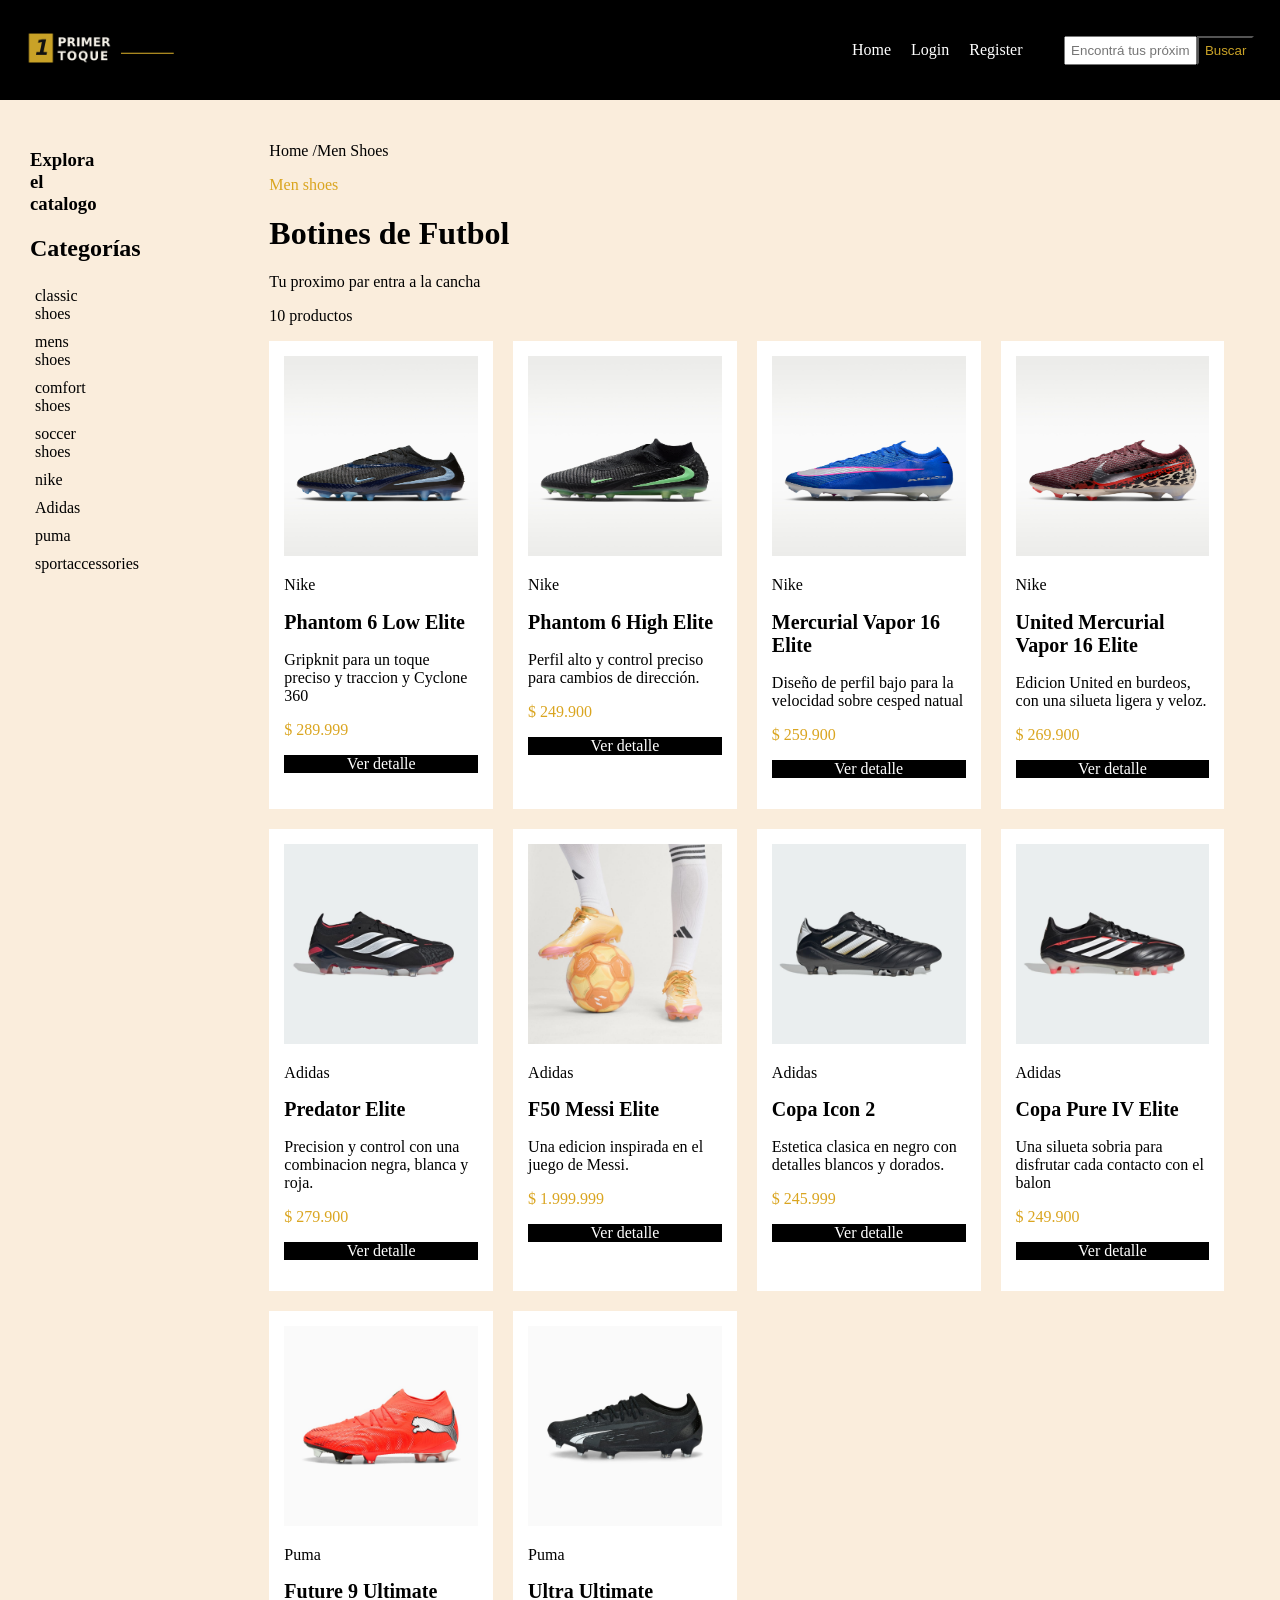
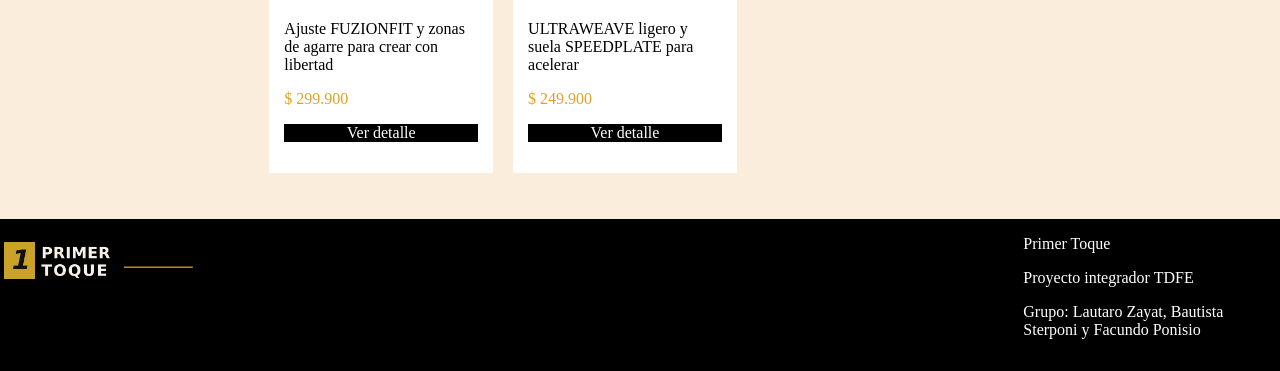
==== category.html @ 70404c31 "termine el registro" ====
<!DOCTYPE html>
<html lang="en">
<head>
    <meta charset="UTF-8">
    <meta name="viewport" content="width=device-width, initial-scale=1.0">
    <link rel="stylesheet" href="./css/styles.css">
    <title>category</title>
</head>
<body>
    <header>

        <div class="logoclaro">
    <a href="./index.html">
        <img src="./img/logo-claro.png" alt="logo">
    </a>
</div>

        <nav class="userheader">
            <ul class="navul">
                <li><a href="./index.html">Home </a></li>
                <li><a href="./login.html">Login </a></li>
                <li><a href="./register.html">Register</a></li>
            </ul>
        </nav>


<form class="buscador" action="" method="GET">
    <input type="text" name="buscar" placeholder="Encontrá tus próximos botines">
    <button type="submit">Buscar</button>
</form>
</header>
<div class="contenido">
    <div>
        <aside class="aside">
            <h3> Explora el catalogo</h3>
            <h2>Categorías</h2>
            <nav>
                <ul>
                    <li><a href="./category.html">classic shoes</a></li>
                    <li><a href="./category.html">mens shoes</a></li>
                    <li><a href="./category.html">comfort shoes</a></li>
                    <li><a href="./category.html">soccer shoes</a></li>
                    <li><a href="./category.html">nike</a></li>
                    <li><a href="./category.html">Adidas</a></li>
                    <li><a href="./category.html">puma</a></li>
                    <li><a href="./category.html">sportaccessories</a></li>
                </ul>
            </nav>
        </aside>
    </div>
<main class="main">
<div class="homemenshoes">
    <p><a href="./index.html">Home</a> /Men Shoes</p>
</div>
    <p class="menshoe">Men shoes</p>
    <h1>Botines de Futbol</h1>
<p>Tu proximo par entra a la cancha</p>

<p>10 productos</p>

<div class="primerafila fila">
<article class="botin1">
    <img src="img/nike-phantom-low.jpg" alt="botin">
    <p>Nike</p>
    <h2>Phantom 6 Low Elite</h2>
    <p>Gripknit para un toque preciso y traccion y Cyclone 360</p>
    <a href="./product.html"> 
    <span class="precios">
        $ 289.999
    </span>
     <div>
        <p> Ver detalle</p>
     </div>
    </a>
</article>

<article class="botin2">
    <img src="img/nike-phantom-high.jpg" alt="botin">
    <p>Nike</p>
    <h2> Phantom 6 High Elite</h2>
    <p>Perfil alto y control preciso para cambios de dirección.</p>
    <a href="./product.html"> 
    <span class="precios">
        $ 249.900
    </span>
     <div>
        <p> Ver detalle</p>
     </div> 
    </a>
</article>

<article class="botin3">
    <img src="img/nike-vapor.jpg" alt="botin">
    <p>Nike</p>
    <h2>Mercurial Vapor 16 Elite</h2>
    <p>Diseño de perfil bajo para la velocidad sobre cesped natual </p>
    <a href="./product.html">
    <span class="precios">
        $ 259.900
    </span>
     <div>
        <p> Ver detalle</p>
    </div> 
    </a>
</article>
<article class="botin4">
    <img src="img/nike-united.jpg" alt="botin">
    <p>Nike</p>
    <h2>United Mercurial Vapor 16 Elite</h2>
    <p>Edicion United en burdeos, con una silueta ligera y veloz. </p>
    <a href="./product.html"> 
    <span class="precios">
        $ 269.900
    </span>
     <div>
        <p> Ver detalle</p> 
    </a>
    </div>
</div>
<div class="segundafila fila">
</article>
<article class="botin5">
    <img src="img/adidas-predator.jpg" alt="botin">
    <p>Adidas</p>
    <h2>Predator Elite</h2>
    <p>Precision y control con una combinacion negra, blanca y roja. </p>
    <a href="./product.html"> 
    <span class="precios">
        $ 279.900
    </span>
     <div>
        <p> Ver detalle</p>
    </div> 
    </a>
</article>
<article class="botin6">
    <img src="img/adidas-f50-messi.jpg"alt="botin">
    <p>Adidas</p>
    <h2>F50 Messi Elite</h2>
    <p>Una edicion inspirada en el juego de Messi. </p>
    <a href="./product.html"> 
    <span class="precios">
        $ 1.999.999
    </span>
     <div>
        <p> Ver detalle</p>
    </div> 
    </a>
</article>
<article class="botin7">
    <img src="img/adidas-copa-icon.jpg" alt="botin">
    <p>Adidas</p>
    <h2>Copa Icon 2</h2>
    <p>Estetica clasica en negro con detalles blancos y dorados. </p>
    <a href="./product.html">
    <span class="precios">
       $ 245.999
    </span> 
     <div>
        <p> Ver detalle</p>
    </div> 
    </a>
</article>
<article class="botin8">
    <img src="img/adidas-copa-pure.jpg" alt="botin">
    <p>Adidas</p>
    <h2>Copa Pure IV Elite</h2>
    <p>Una silueta sobria para disfrutar cada contacto con el balon </p>
    <a href="./product.html"> 
    <span class="precios">
        $ 249.900
    </span>
    <div>
        <p> Ver detalle</p>
    </div>  
    </a>
</article>
</div>
<div class="tercerafila fila">
<article class="botin9">
    <img src="img/puma-future.jpg" alt="botin">
    <p>Puma</p>
    <h2>Future 9 Ultimate</h2>
    <p>Ajuste FUZIONFIT y zonas de agarre para crear con libertad </p>
    <a href="./product.html">
    <span class="precios">
        $ 299.900
    </span> 
     <div>
        <p> Ver detalle</p>
    </div> 
    </a>
</article>
<article class="botin10">
    <img src="img/puma-ultra.jpg" alt="botin">
    <p>Puma</p>
    <h2>Ultra Ultimate</h2>
    <p>ULTRAWEAVE ligero y suela SPEEDPLATE para acelerar </p>
    <a href="./product.html"> 
    <span class="precios">
        $ 249.900
    </span>
     <div>
        <p> Ver detalle</p>
    </div> 
    </a>
</article>
</div>
</div>

</main>

<footer>
    <a href="./index.html">
        <img src="./img/logo-claro.png" alt="logo">
    </a>

 <ul class="footer-links">
        <li><a href="./index.html" class="txtfooter" >Primer Toque</a></li>
    <p class="txtfooter">Proyecto integrador TDFE</p>
    <p class="txtfooter">Grupo: Lautaro Zayat, Bautista Sterponi y Facundo Ponisio</p>
</ul>

</footer>

</body>
</html>
---- css/styles.css ----
* { 
   box-sizing: border-box; 
}
	body {
    margin: 0;
    background-color: rgb(250, 237, 220);
 }	
ul, ol {
   padding: 0;
 }
li {
   list-style-type: none; 
}

a { 
  text-decoration: none; color: #000; 
}

header{
    background-color: black;
    display: flex; 
    align-items:center;
    padding: 0.5% 2%;
    height:100px;
}

.userheader {
    display: flex;
    justify-content: center;
    width:40%;
}

.navul {
    display: flex;
    flex-direction:row;
    gap: 20px;
    padding: 0;
    justify-content: center;
}
.userheader a {
    color: white;         
    text-decoration: none;
   
}

.buscador {
    display: flex;
    width: 30%;
    margin-left: 0;
}

.buscador input {
    width: 100%;
    padding: 5px;
}

.buscador button {
    background-color: black;
    color: #C9A227
}

.logoclaro img{
     width: 20%;
    height: auto;
}

footer{
    background-color: black;
margin-bottom: 0;
text-decoration: none;
display: flex;
}

footer img {
    width: 20%;
    height: auto;
    margin-top: 2%;
    margin-bottom: 7%;
}

.txtfooter{
    color:white;
    justify-content: flex-start;
    display: flex;
}

main{
    padding:2%;
}

.fila {
    display: flex;
    flex-wrap: wrap;
    gap: 20px;
    margin-bottom: 20px;
}

.fila article {
    width: 23%;
    padding: 15px;
    background-color: white;
}

.fila img {
    width: 100%;
    height: 200px;
}

.fila p {
    width: 100%;
}

.fila h2 {
    font-size: 20px;
}
.contenido{
    display:flex;
    flex-direction: row;
}
.contenido aside{
    width:20%;
    padding:30px
}
.contenido main{
    width:80%;
    margin: 0px 0px 0px 30px;
}
article div p{
    display:flex;
    flex-direction:row;
    background-color: black;
    color: white;
    justify-content: center;
}
aside nav ul li{
    padding:5px;
}
.precios{
    color:goldenrod;
}
.menshoe{
    color:goldenrod;
}
.producto {
    display: flex;
    flex-direction: row;
    gap: 40px;
    margin-top: 30px;
}

.imagenproducto {
    width: 50%;
    background-color: white;
    padding: 20px;
}

.imagenproducto img {
    width: 100%;
    height: 500px;
    object-fit: contain;
}

.infoproducto {
    width: 50%;
    padding: 20px;
}

.marca {
    color: goldenrod;
    font-size: 18px;
}

.infoproducto h1 {
    font-size: 35px;
}

.descripcion {
    font-size: 18px;
    line-height: 1.5;
}

.infoproducto .precios {
    font-size: 25px;
    font-weight: bold;
    color: goldenrod;
}

.talles {
    margin-top: 30px;
}

.talles button {
    background-color: white;
    border: 1px solid black;
    padding: 10px 15px;
    margin-right: 5px;
}

.cantidad {
    margin-top: 25px;
}

.cantidad input {
    width: 60px;
    padding: 8px;
}

.comprar {
    margin-top: 25px;
}

.comprar button {
    width: 200px;
    padding: 12px;
    background-color: black;
    color: white;
    border: none;
    font-size: 16px;
}

.detallesproducto {
    margin-top: 40px;
    padding: 20px;
    background-color: white;
}

.detallesproducto h2 {
    font-size: 22px;
}

.detallesproducto p {
    line-height: 1.5;
}

.detallesproducto ul {
    padding-left: 20px;
}

.detallesproducto li {
    list-style-type: disc;
    padding: 5px;
}

.login{
    background-color: white;
    width: 30%;
    height: auto;
     margin: 5% auto;
}

.contralogin{
    margin-bottom: 2%;
}

.loginform{
   padding: 7%;
}

.ingresar{
    width: 100%;
    padding: 10px;
    background-color: black;
    color: white;
    border: none;
    margin-top: 10px;
    margin-bottom: 2%;
}

.tulugar{
    color: goldenrod;
}

.mainlogin{
    display: flex;
}

.mainregister{
    display: flex;
}

.registrarme{
     width: 100%;
    padding: 10px;
    background-color: black;
    color: white;
    border: none;
    margin-top: 2%;
    margin-bottom: 2%;
}

.contraregister{
    margin-bottom: 2%;
}

.registerform{
   padding: 7%;
}
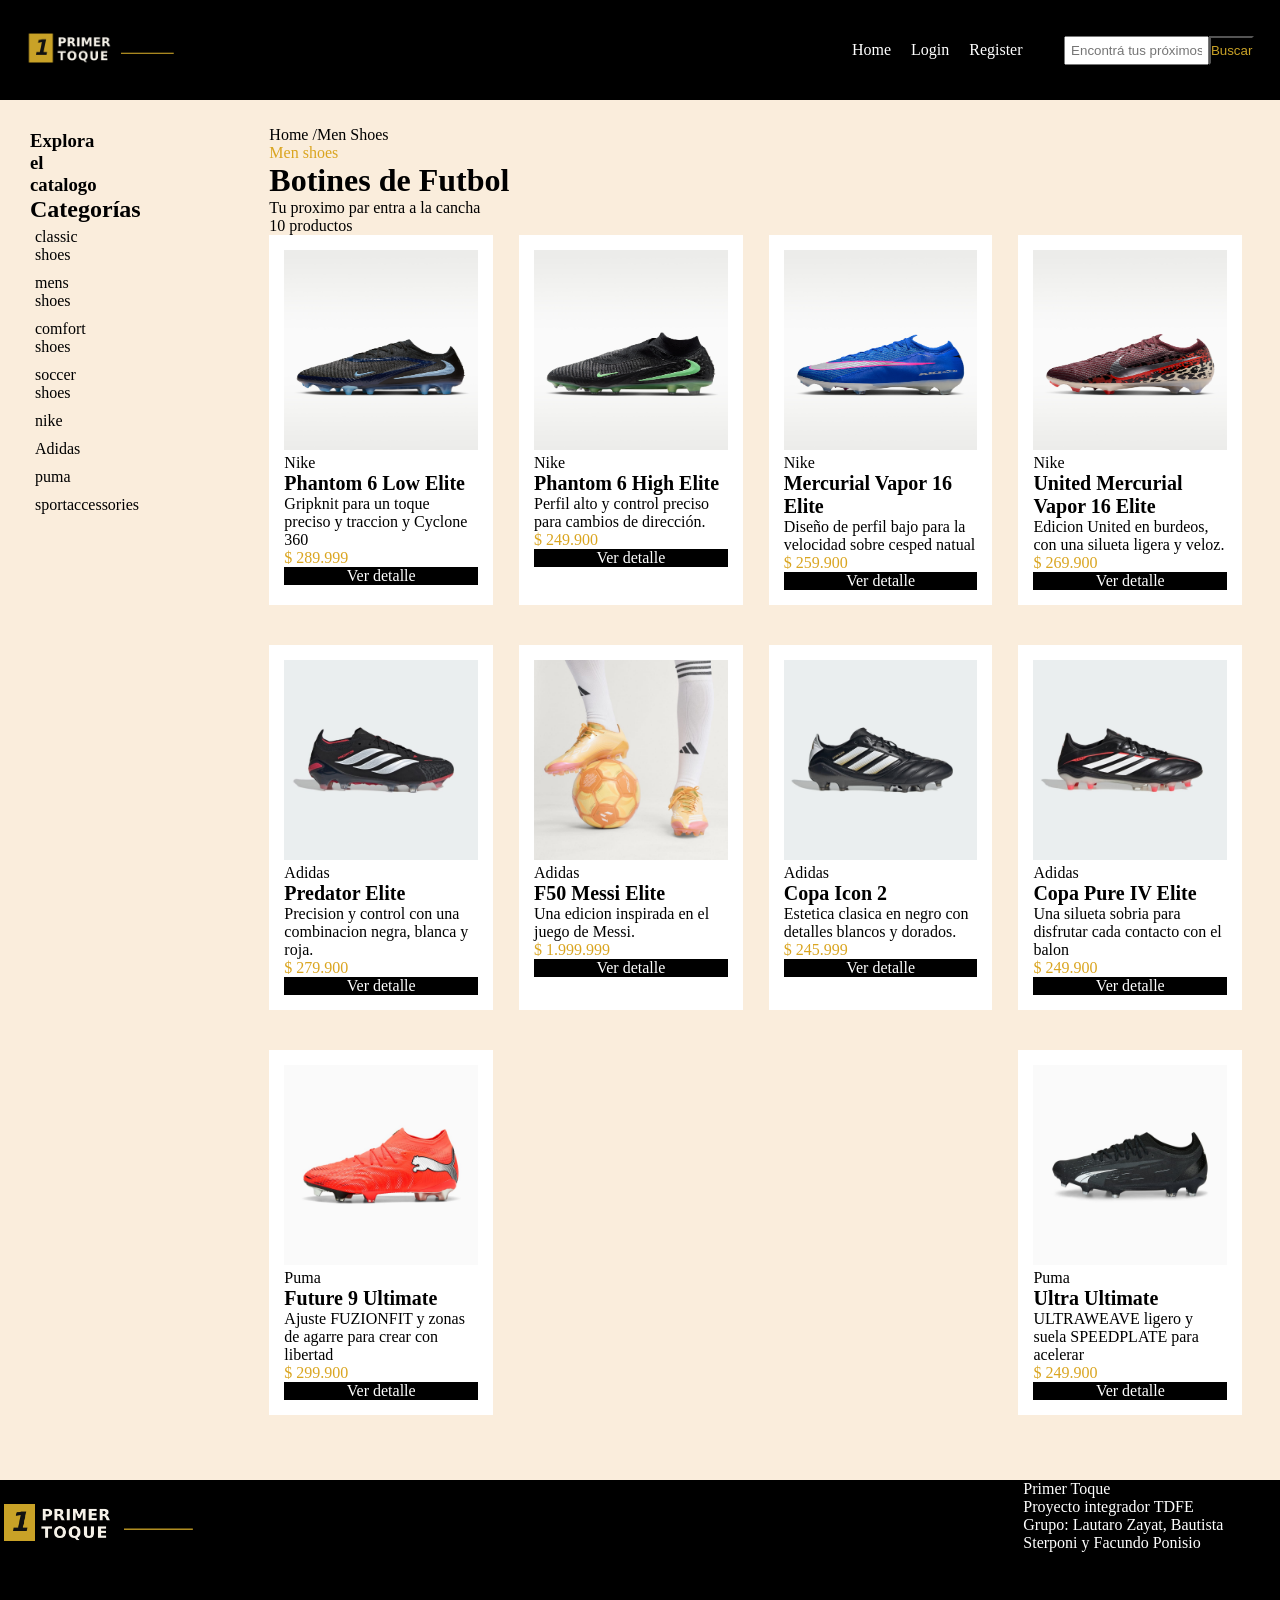
==== commit 7219f495: "Search-Results" ====
--- a/category.html
+++ b/category.html
@@ -24,7 +24,7 @@
         </nav>
 
 
-<form class="buscador" action="" method="GET">
+<form class="buscador" action="./search-results.html" method="GET">
     <input type="text" name="buscar" placeholder="Encontrá tus próximos botines">
     <button type="submit">Buscar</button>
 </form>
@@ -60,7 +60,7 @@
 
 <div class="primerafila fila">
 <article class="botin1">
-    <img src="img/nike-phantom-low.jpg" alt="botin">
+    <img src="./img/nike-phantom-low.jpg" alt="botin">
     <p>Nike</p>
     <h2>Phantom 6 Low Elite</h2>
     <p>Gripknit para un toque preciso y traccion y Cyclone 360</p>
@@ -75,7 +75,7 @@
 </article>
 
 <article class="botin2">
-    <img src="img/nike-phantom-high.jpg" alt="botin">
+    <img src="./img/nike-phantom-high.jpg" alt="botin">
     <p>Nike</p>
     <h2> Phantom 6 High Elite</h2>
     <p>Perfil alto y control preciso para cambios de dirección.</p>
@@ -90,7 +90,7 @@
 </article>
 
 <article class="botin3">
-    <img src="img/nike-vapor.jpg" alt="botin">
+    <img src="./img/nike-vapor.jpg" alt="botin">
     <p>Nike</p>
     <h2>Mercurial Vapor 16 Elite</h2>
     <p>Diseño de perfil bajo para la velocidad sobre cesped natual </p>
@@ -104,7 +104,7 @@
     </a>
 </article>
 <article class="botin4">
-    <img src="img/nike-united.jpg" alt="botin">
+    <img src="./img/nike-united.jpg" alt="botin">
     <p>Nike</p>
     <h2>United Mercurial Vapor 16 Elite</h2>
     <p>Edicion United en burdeos, con una silueta ligera y veloz. </p>
@@ -115,12 +115,12 @@
      <div>
         <p> Ver detalle</p> 
     </a>
-    </div>
+</article>
 </div>
 <div class="segundafila fila">
 </article>
 <article class="botin5">
-    <img src="img/adidas-predator.jpg" alt="botin">
+    <img src="./img/adidas-predator.jpg" alt="botin">
     <p>Adidas</p>
     <h2>Predator Elite</h2>
     <p>Precision y control con una combinacion negra, blanca y roja. </p>
@@ -134,7 +134,7 @@
     </a>
 </article>
 <article class="botin6">
-    <img src="img/adidas-f50-messi.jpg"alt="botin">
+    <img src="./img/adidas-f50-messi.jpg"alt="botin">
     <p>Adidas</p>
     <h2>F50 Messi Elite</h2>
     <p>Una edicion inspirada en el juego de Messi. </p>
@@ -148,7 +148,7 @@
     </a>
 </article>
 <article class="botin7">
-    <img src="img/adidas-copa-icon.jpg" alt="botin">
+    <img src="./img/adidas-copa-icon.jpg" alt="botin">
     <p>Adidas</p>
     <h2>Copa Icon 2</h2>
     <p>Estetica clasica en negro con detalles blancos y dorados. </p>
@@ -162,7 +162,7 @@
     </a>
 </article>
 <article class="botin8">
-    <img src="img/adidas-copa-pure.jpg" alt="botin">
+    <img src="./img/adidas-copa-pure.jpg" alt="botin">
     <p>Adidas</p>
     <h2>Copa Pure IV Elite</h2>
     <p>Una silueta sobria para disfrutar cada contacto con el balon </p>
@@ -178,7 +178,7 @@
 </div>
 <div class="tercerafila fila">
 <article class="botin9">
-    <img src="img/puma-future.jpg" alt="botin">
+    <img src="./img/puma-future.jpg" alt="botin">
     <p>Puma</p>
     <h2>Future 9 Ultimate</h2>
     <p>Ajuste FUZIONFIT y zonas de agarre para crear con libertad </p>
@@ -192,7 +192,7 @@
     </a>
 </article>
 <article class="botin10">
-    <img src="img/puma-ultra.jpg" alt="botin">
+    <img src="./img/puma-ultra.jpg" alt="botin">
     <p>Puma</p>
     <h2>Ultra Ultimate</h2>
     <p>ULTRAWEAVE ligero y suela SPEEDPLATE para acelerar </p>
--- a/css/styles.css
+++ b/css/styles.css
@@ -1,13 +1,14 @@
 * { 
    box-sizing: border-box; 
+   margin:0;
+   padding:0;
+
 }
 	body {
     margin: 0;
     background-color: rgb(250, 237, 220);
  }	
-ul, ol {
-   padding: 0;
- }
+ 
 li {
    list-style-type: none; 
 }
@@ -33,9 +34,11 @@
 .navul {
     display: flex;
     flex-direction:row;
-    gap: 20px;
     padding: 0;
     justify-content: center;
+}
+.navul li {
+    margin: 0 10px;
 }
 .userheader a {
     color: white;         
@@ -91,12 +94,13 @@
 .fila {
     display: flex;
     flex-wrap: wrap;
-    gap: 20px;
+    justify-content: space-between;
     margin-bottom: 20px;
 }
 
 .fila article {
     width: 23%;
+    margin-bottom: 20px;
     padding: 15px;
     background-color: white;
 }
@@ -144,24 +148,23 @@
 .producto {
     display: flex;
     flex-direction: row;
-    gap: 40px;
+    justify-content: space-between;
     margin-top: 30px;
 }
 
 .imagenproducto {
-    width: 50%;
+    width: 48%;
     background-color: white;
     padding: 20px;
 }
 
 .imagenproducto img {
     width: 100%;
-    height: 500px;
-    object-fit: contain;
+    height: auto;
 }
 
 .infoproducto {
-    width: 50%;
+    width: 48%;
     padding: 20px;
 }
 
@@ -176,7 +179,6 @@
 
 .descripcion {
     font-size: 18px;
-    line-height: 1.5;
 }
 
 .infoproducto .precios {
@@ -228,10 +230,6 @@
     font-size: 22px;
 }
 
-.detallesproducto p {
-    line-height: 1.5;
-}
-
 .detallesproducto ul {
     padding-left: 20px;
 }
@@ -294,4 +292,104 @@
 
 .registerform{
    padding: 7%;
+}
+.secind{
+    display:flex;
+    background-color:white;
+    padding:25px;
+}
+.imgindex{
+    display:flex;
+    flex-direction:row;
+    width:300px;
+    margin: 40px 20px 40px 50px;
+}
+.textind{
+    display:flex;   
+    background-color: white;
+    flex-direction: column;
+    margin: 20px 15px 20px 15px;
+}
+.imgportada{
+    width: 55%;
+}
+.text1{
+    color:goldenrod
+}
+.tituind{
+    font-size:50px;
+}
+.text2{
+    color:rgba(0,0,0,0.5 )
+}
+.text3{
+    display:flex;
+    background-color:black;
+    color:white;
+    width:120px;
+    height:45px;
+    align-items:center;
+    justify-content:center;
+}
+.marcasind{
+    display:flex;
+    justify-content:space-between;
+}
+
+.resultados{
+    display:flex;
+    flex-direction:row;
+    margin: 20px 0px 20px 0px;
+}
+
+.botinR8{
+    width: 20%;
+    margin: 20px 0px 20px 0px;
+    padding: 10px;
+    background-color: white;
+}
+
+.botinR8 img{
+    width: 100%;
+}
+
+.botinR7{
+    width: 20%;
+    margin: 20px 0px 20px 0px;
+    padding: 10px;
+    background-color: white;
+}
+
+.botinR7 img{
+    width: 100%;
+}
+
+@media (max-width: 420px) {
+    .contenido {
+        flex-direction: column;
+    }
+    .contenido aside {
+        width: 30%;
+        margin-bottom: 20px;
+    }
+    .contenido main {
+        width: 90%;
+        margin: 0;
+    }
+    .fila article {
+        width: 33%;
+    }
+    .userheader {
+        width: 50%;
+        justify-content: space-between;       
+    }
+    .buscador {
+        width: 50%;
+    }
+    .buscador input {
+        width: 70%;
+    }
+    .buscador button {
+        width: 30%;
+    }
 }
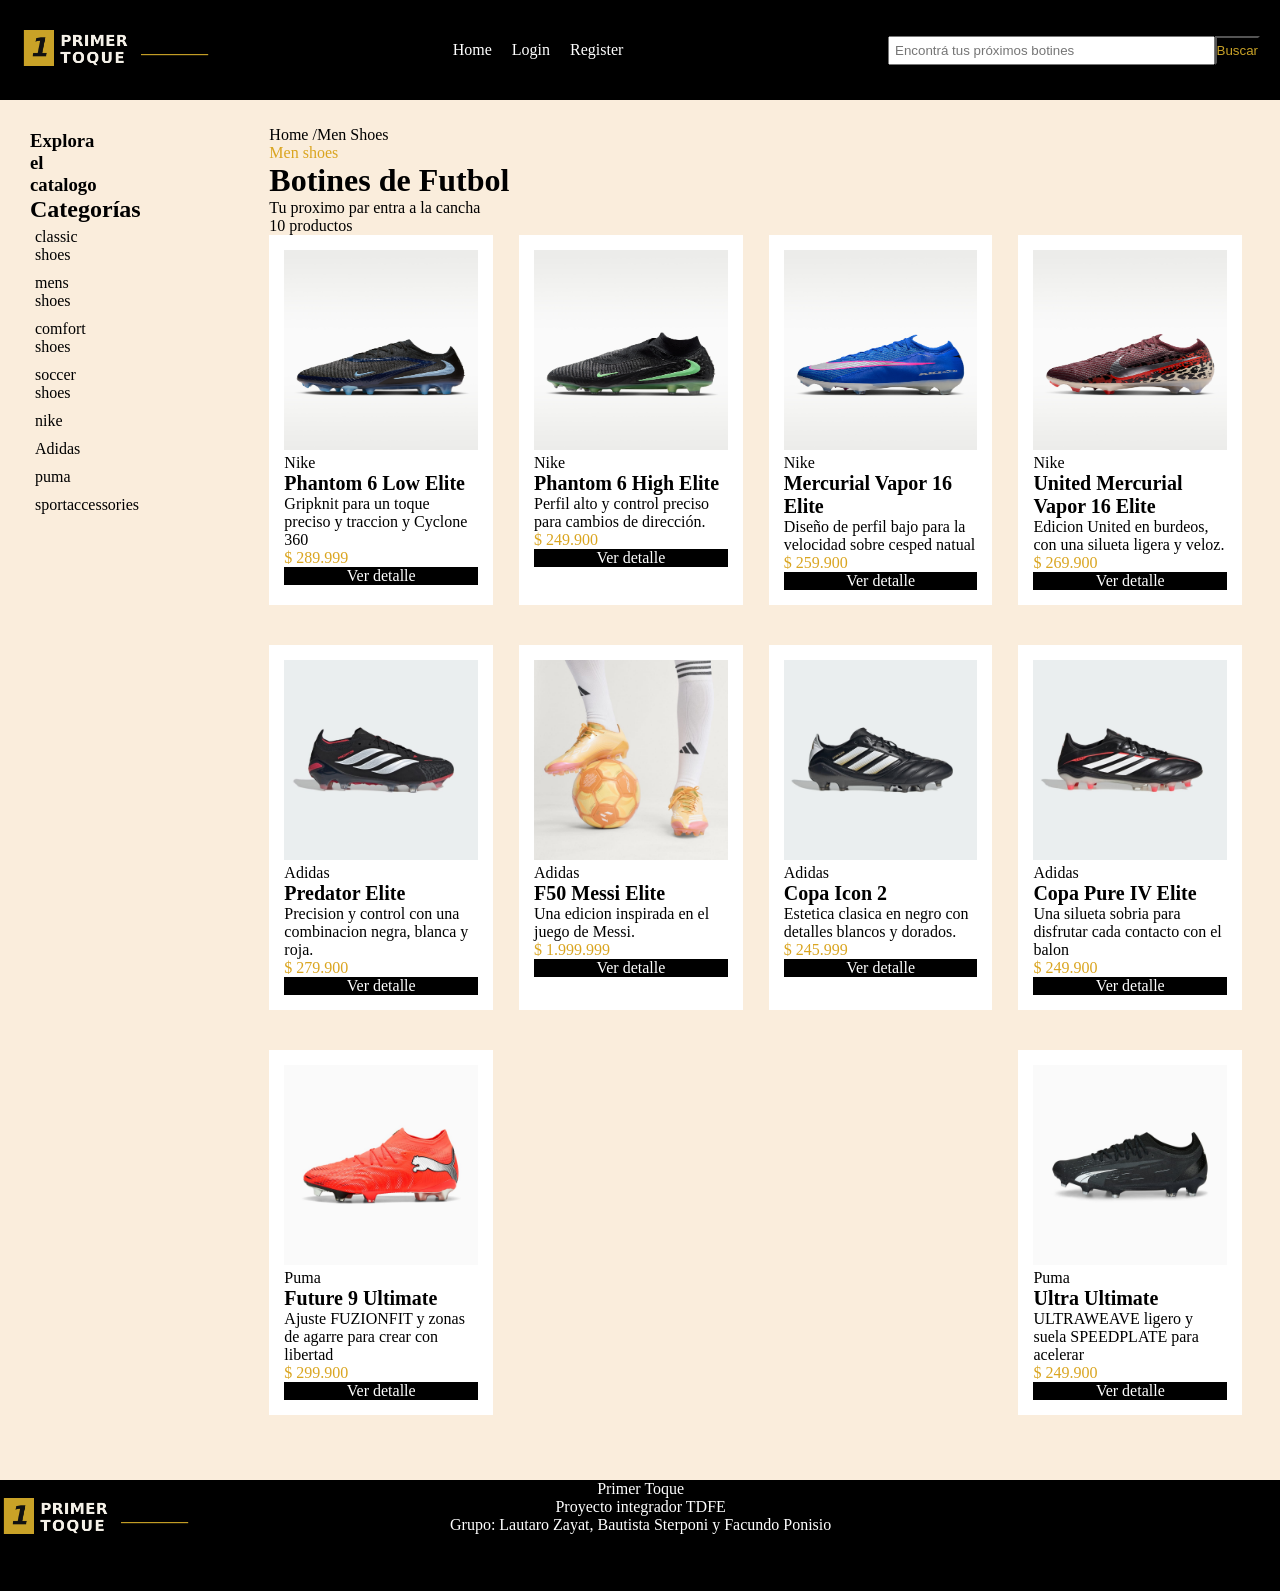
==== commit e6388f6c: "cargo los archivos js y os vincule todo menos los de logout y saludo" ====
--- a/category.html
+++ b/category.html
@@ -223,5 +223,6 @@
 
 </footer>
 
+<script src="./js/category.js"></script>
 </body>
 </html>
--- a/css/styles.css
+++ b/css/styles.css
@@ -20,9 +20,9 @@
 header{
     background-color: black;
     display: flex; 
-    align-items:center;
-    padding: 0.5% 2%;
-    height:100px;
+    align-items: center;
+    padding: 5px 20px;
+    height: 100px;
 }
 
 .userheader {
@@ -43,13 +43,12 @@
 .userheader a {
     color: white;         
     text-decoration: none;
-   
 }
 
 .buscador {
     display: flex;
     width: 30%;
-    margin-left: 0;
+  margin-left: auto;
 }
 
 .buscador input {
@@ -63,8 +62,8 @@
 }
 
 .logoclaro img{
-     width: 20%;
-    height: auto;
+    width: 200px;
+margin-right: 70px;
 }
 
 footer{
@@ -75,16 +74,21 @@
 }
 
 footer img {
-    width: 20%;
-    height: auto;
-    margin-top: 2%;
-    margin-bottom: 7%;
-}
-
-.txtfooter{
-    color:white;
-    justify-content: flex-start;
-    display: flex;
+    width: 200px;
+    margin-top: 15px;
+    margin-bottom: 50px;
+    margin-right:250px ;
+}
+
+.txtfooter {
+    color: white;
+    display: flex;
+    justify-content: center;
+    margin-left: auto;
+}
+
+.footerlinks{
+    margin-top: 10px;
 }
 
 main{
@@ -246,9 +250,6 @@
      margin: 5% auto;
 }
 
-.contralogin{
-    margin-bottom: 2%;
-}
 
 .loginform{
    padding: 7%;
@@ -275,7 +276,20 @@
 .mainregister{
     display: flex;
 }
-
+.campoform {
+    display: flex;
+    margin-bottom: 10px;
+}
+
+.campoform label {
+    width: 170px;
+    padding-right: 10px;
+}
+
+.campoform input {
+    width: 200px;
+    padding: 5px;
+}
 .registrarme{
      width: 100%;
     padding: 10px;
@@ -364,6 +378,45 @@
     width: 100%;
 }
 
+.reviews {
+    margin-top: 40px;
+    padding: 20px;
+    background-color: white;
+}
+
+.reviews h2 {
+    font-size: 22px;
+}
+
+.review {
+    border-bottom: 1px solid rgba(0,0,0,0.1);
+    padding: 15px 0;
+}
+
+.reviewheader {
+    display: flex;
+    justify-content: space-between;
+}
+
+.reviewusuario {
+    background-color: white;
+    color: black;
+}
+
+.reviewfecha {
+    color: rgba(0,0,0,0.5);
+    background-color: white;
+}
+
+.reviewrating {
+    color: goldenrod;
+    margin: 5px 0;
+}
+
+.reviewtexto {
+    font-size: 16px;
+}
+
 @media (max-width: 420px) {
     .contenido {
         flex-direction: column;
@@ -381,7 +434,7 @@
     }
     .userheader {
         width: 50%;
-        justify-content: space-between;       
+        justify-content:space-between;    
     }
     .buscador {
         width: 50%;
@@ -392,4 +445,62 @@
     .buscador button {
         width: 30%;
     }
+    header {
+        flex-wrap: wrap;
+        height: auto;
+    }
+    .logoclaro img {
+        width: 100px;
+        margin-right: 10px;
+    }
+    .producto {
+        flex-direction: column;
+    }
+    .imagenproducto,
+    .infoproducto {
+        width: 100%;
+    }
+    .login {
+        width: 90%;
+    }
+    .campoform {
+        flex-direction: column;
+    }
+    .campoform label {
+        width: 100%;
+        margin-bottom: 5px;
+    }
+    .campoform input {
+        width: 100%;
+    }
+    footer {
+        flex-direction: column;
+        align-items: center;
+    }
+    footer img {
+        margin-right: 0;
+    }
+    .txtfooter {
+        margin-left: 0;
+    }
+    .secind {
+        flex-direction: column;
+    }
+    .imgportada {
+        width: 100%;
+    }
+    .imgindex {
+        width: 100%;
+        margin: 20px 0;
+    }
+    .marcasind {
+        flex-wrap: wrap;
+    }
+    .resultados {
+        flex-direction: column;
+    }
+    .botinR7,
+    .botinR8 {
+        width: 100%;
+    }
 }
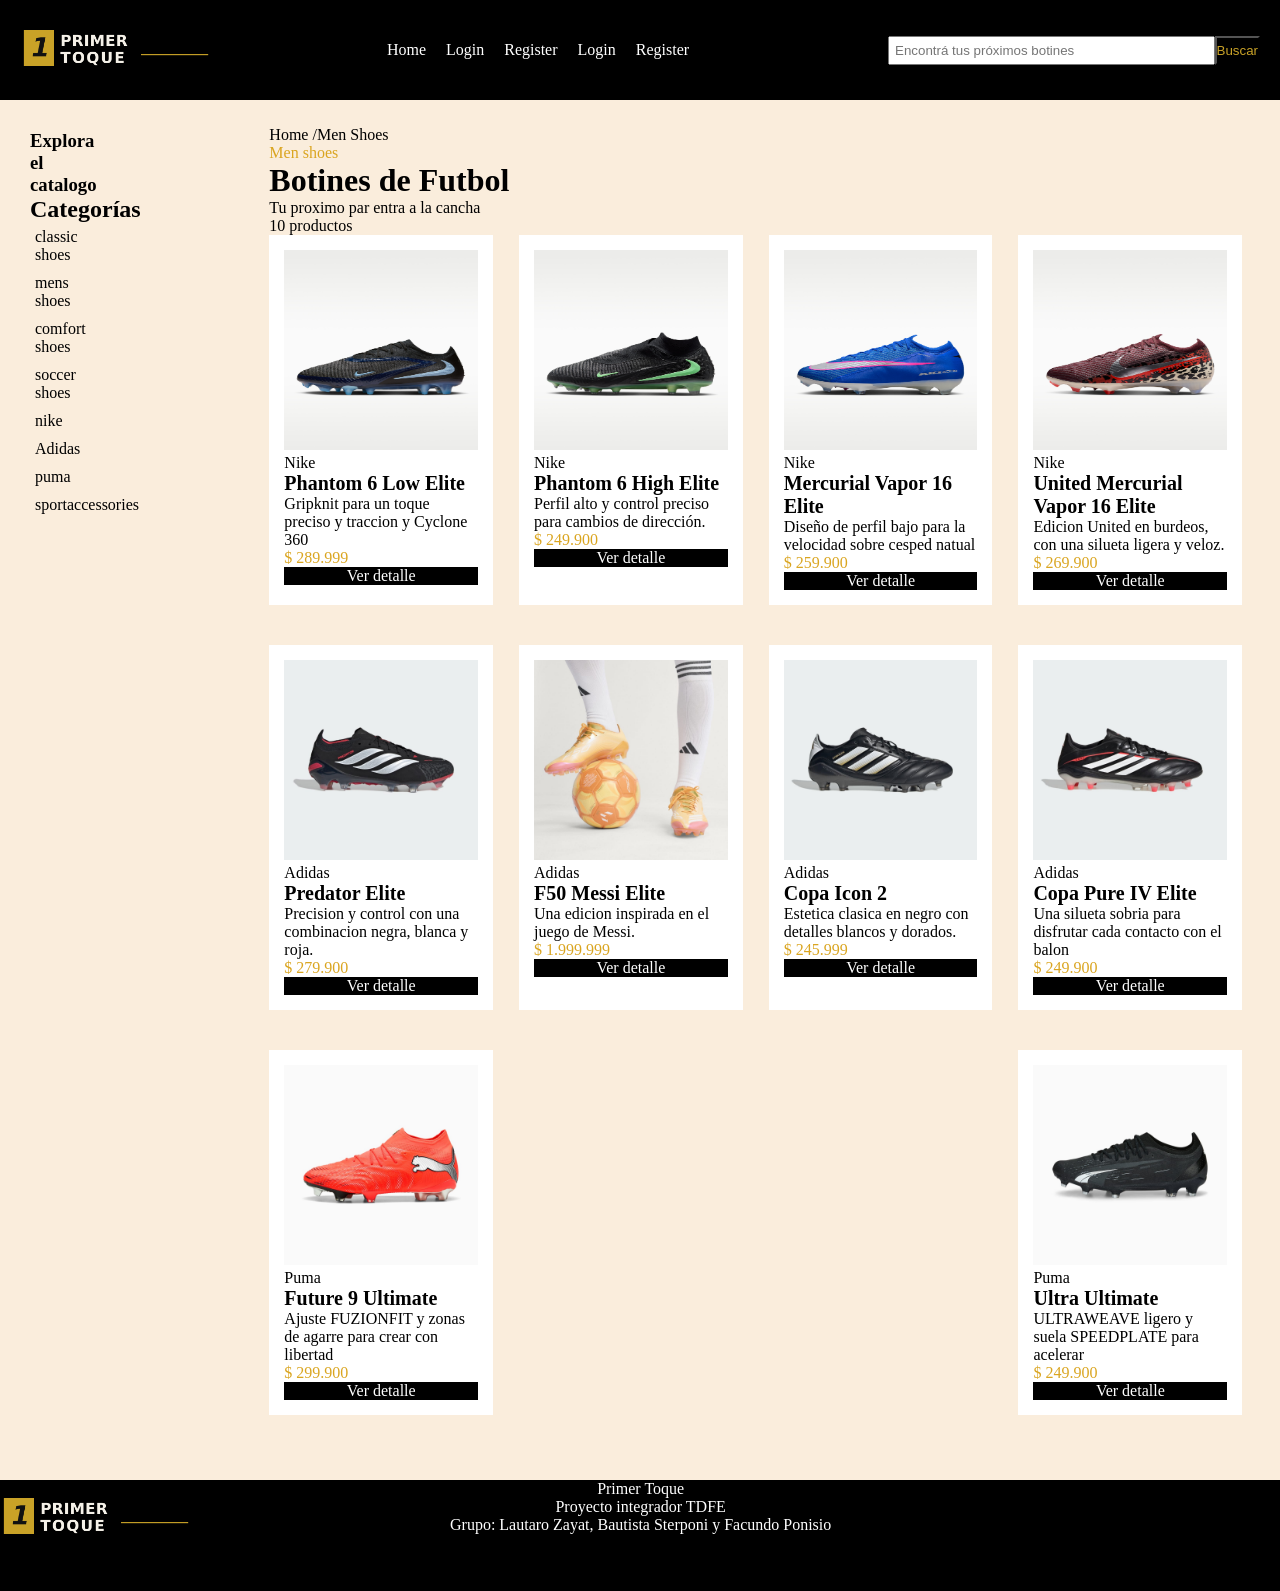
==== commit 11f18b06: "Arregle cosas de otros archivos y pude terminar el punto 8" ====
--- a/category.html
+++ b/category.html
@@ -20,6 +20,8 @@
                 <li><a href="./index.html">Home </a></li>
                 <li><a href="./login.html">Login </a></li>
                 <li><a href="./register.html">Register</a></li>
+                <li id="li-login"><a href="./login.html">Login </a></li>
+                <li id="li-registro"><a href="./register.html">Register</a></li>
             </ul>
         </nav>
 
@@ -223,6 +225,8 @@
 
 </footer>
 
+<script src="./js/saludo.js"></script>
+<script src="./js/logout.js"></script>
 <script src="./js/category.js"></script>
 </body>
 </html>
--- a/css/styles.css
+++ b/css/styles.css
@@ -417,6 +417,10 @@
     font-size: 16px;
 }
 
+#bienvenida {
+    color: white;
+}
+
 @media (max-width: 420px) {
     .contenido {
         flex-direction: column;
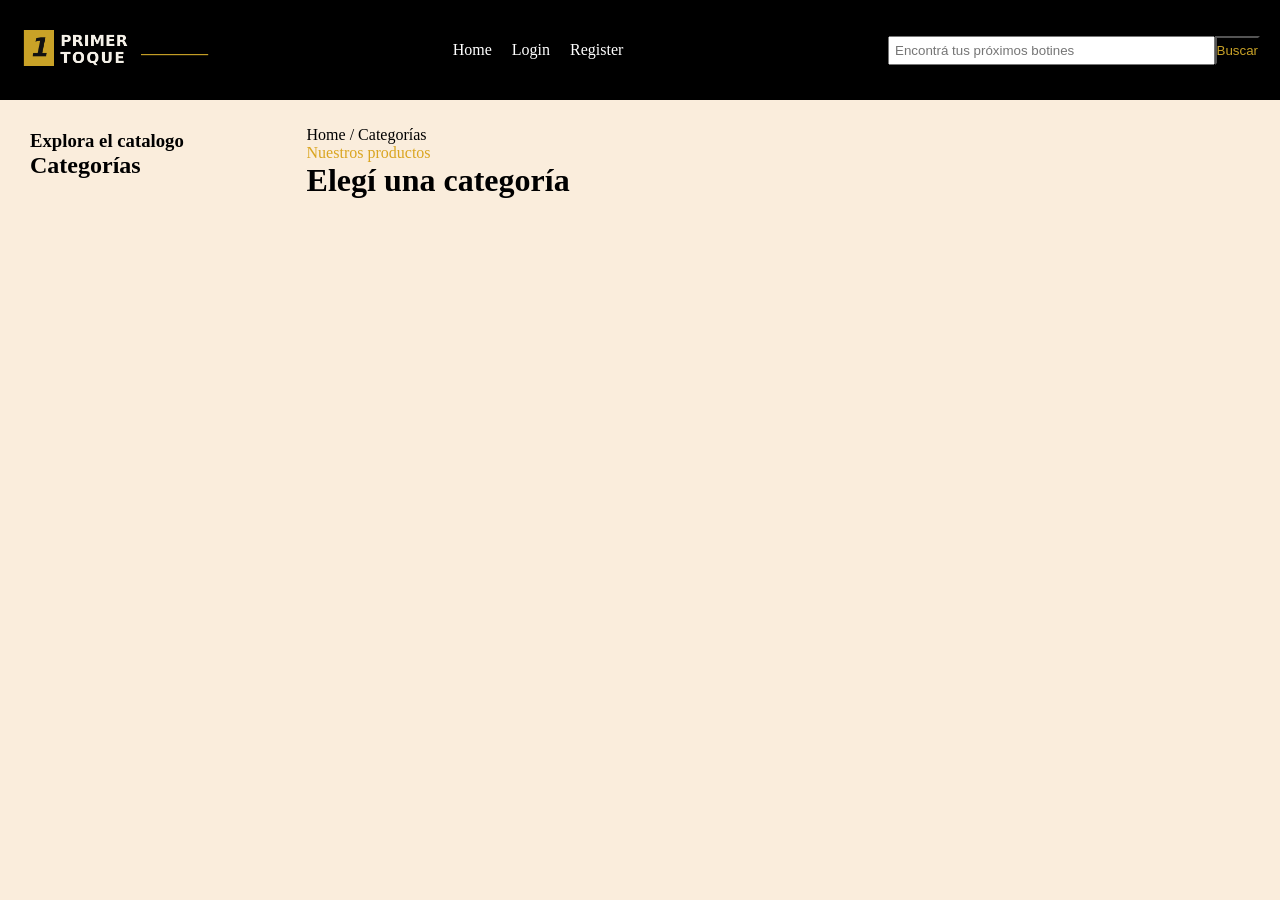
==== commit 695daccc: "correcciones y hice cosas en varios" ====
--- a/category.html
+++ b/category.html
@@ -18,8 +18,6 @@
         <nav class="userheader">
             <ul class="navul">
                 <li><a href="./index.html">Home </a></li>
-                <li><a href="./login.html">Login </a></li>
-                <li><a href="./register.html">Register</a></li>
                 <li id="li-login"><a href="./login.html">Login </a></li>
                 <li id="li-registro"><a href="./register.html">Register</a></li>
             </ul>
@@ -31,197 +29,35 @@
     <button type="submit">Buscar</button>
 </form>
 </header>
+
 <div class="contenido">
-    <div>
-        <aside class="aside">
-            <h3> Explora el catalogo</h3>
-            <h2>Categorías</h2>
-            <nav>
-                <ul>
-                    <li><a href="./category.html">classic shoes</a></li>
-                    <li><a href="./category.html">mens shoes</a></li>
-                    <li><a href="./category.html">comfort shoes</a></li>
-                    <li><a href="./category.html">soccer shoes</a></li>
-                    <li><a href="./category.html">nike</a></li>
-                    <li><a href="./category.html">Adidas</a></li>
-                    <li><a href="./category.html">puma</a></li>
-                    <li><a href="./category.html">sportaccessories</a></li>
-                </ul>
-            </nav>
-        </aside>
-    </div>
-<main class="main">
-<div class="homemenshoes">
-    <p><a href="./index.html">Home</a> /Men Shoes</p>
+
+    <aside class="aside">
+        <h3>Explora el catalogo</h3>
+        <h2>Categorías</h2>
+
+        <nav>
+            <ul id="lista-categorias"></ul>
+        </nav>
+    </aside>
+
+    <main class="main">
+
+        <div class="homemenshoes">
+            <p><a href="./index.html">Home</a> / Categorías</p>
+        </div>
+
+        <p class="menshoe">Nuestros productos</p>
+
+        <h1 id="titulo-categoria">Elegí una categoría</h1>
+
+        <p id="cantidadproductos"></p>
+
+        <div class="fila" id="productos-categoria"></div>
+
+    </main>
+
 </div>
-    <p class="menshoe">Men shoes</p>
-    <h1>Botines de Futbol</h1>
-<p>Tu proximo par entra a la cancha</p>
-
-<p>10 productos</p>
-
-<div class="primerafila fila">
-<article class="botin1">
-    <img src="./img/nike-phantom-low.jpg" alt="botin">
-    <p>Nike</p>
-    <h2>Phantom 6 Low Elite</h2>
-    <p>Gripknit para un toque preciso y traccion y Cyclone 360</p>
-    <a href="./product.html"> 
-    <span class="precios">
-        $ 289.999
-    </span>
-     <div>
-        <p> Ver detalle</p>
-     </div>
-    </a>
-</article>
-
-<article class="botin2">
-    <img src="./img/nike-phantom-high.jpg" alt="botin">
-    <p>Nike</p>
-    <h2> Phantom 6 High Elite</h2>
-    <p>Perfil alto y control preciso para cambios de dirección.</p>
-    <a href="./product.html"> 
-    <span class="precios">
-        $ 249.900
-    </span>
-     <div>
-        <p> Ver detalle</p>
-     </div> 
-    </a>
-</article>
-
-<article class="botin3">
-    <img src="./img/nike-vapor.jpg" alt="botin">
-    <p>Nike</p>
-    <h2>Mercurial Vapor 16 Elite</h2>
-    <p>Diseño de perfil bajo para la velocidad sobre cesped natual </p>
-    <a href="./product.html">
-    <span class="precios">
-        $ 259.900
-    </span>
-     <div>
-        <p> Ver detalle</p>
-    </div> 
-    </a>
-</article>
-<article class="botin4">
-    <img src="./img/nike-united.jpg" alt="botin">
-    <p>Nike</p>
-    <h2>United Mercurial Vapor 16 Elite</h2>
-    <p>Edicion United en burdeos, con una silueta ligera y veloz. </p>
-    <a href="./product.html"> 
-    <span class="precios">
-        $ 269.900
-    </span>
-     <div>
-        <p> Ver detalle</p> 
-    </a>
-</article>
-</div>
-<div class="segundafila fila">
-</article>
-<article class="botin5">
-    <img src="./img/adidas-predator.jpg" alt="botin">
-    <p>Adidas</p>
-    <h2>Predator Elite</h2>
-    <p>Precision y control con una combinacion negra, blanca y roja. </p>
-    <a href="./product.html"> 
-    <span class="precios">
-        $ 279.900
-    </span>
-     <div>
-        <p> Ver detalle</p>
-    </div> 
-    </a>
-</article>
-<article class="botin6">
-    <img src="./img/adidas-f50-messi.jpg"alt="botin">
-    <p>Adidas</p>
-    <h2>F50 Messi Elite</h2>
-    <p>Una edicion inspirada en el juego de Messi. </p>
-    <a href="./product.html"> 
-    <span class="precios">
-        $ 1.999.999
-    </span>
-     <div>
-        <p> Ver detalle</p>
-    </div> 
-    </a>
-</article>
-<article class="botin7">
-    <img src="./img/adidas-copa-icon.jpg" alt="botin">
-    <p>Adidas</p>
-    <h2>Copa Icon 2</h2>
-    <p>Estetica clasica en negro con detalles blancos y dorados. </p>
-    <a href="./product.html">
-    <span class="precios">
-       $ 245.999
-    </span> 
-     <div>
-        <p> Ver detalle</p>
-    </div> 
-    </a>
-</article>
-<article class="botin8">
-    <img src="./img/adidas-copa-pure.jpg" alt="botin">
-    <p>Adidas</p>
-    <h2>Copa Pure IV Elite</h2>
-    <p>Una silueta sobria para disfrutar cada contacto con el balon </p>
-    <a href="./product.html"> 
-    <span class="precios">
-        $ 249.900
-    </span>
-    <div>
-        <p> Ver detalle</p>
-    </div>  
-    </a>
-</article>
-</div>
-<div class="tercerafila fila">
-<article class="botin9">
-    <img src="./img/puma-future.jpg" alt="botin">
-    <p>Puma</p>
-    <h2>Future 9 Ultimate</h2>
-    <p>Ajuste FUZIONFIT y zonas de agarre para crear con libertad </p>
-    <a href="./product.html">
-    <span class="precios">
-        $ 299.900
-    </span> 
-     <div>
-        <p> Ver detalle</p>
-    </div> 
-    </a>
-</article>
-<article class="botin10">
-    <img src="./img/puma-ultra.jpg" alt="botin">
-    <p>Puma</p>
-    <h2>Ultra Ultimate</h2>
-    <p>ULTRAWEAVE ligero y suela SPEEDPLATE para acelerar </p>
-    <a href="./product.html"> 
-    <span class="precios">
-        $ 249.900
-    </span>
-     <div>
-        <p> Ver detalle</p>
-    </div> 
-    </a>
-</article>
-</div>
-</div>
-
-</main>
-
-<footer>
-    <a href="./index.html">
-        <img src="./img/logo-claro.png" alt="logo">
-    </a>
-
- <ul class="footer-links">
-        <li><a href="./index.html" class="txtfooter" >Primer Toque</a></li>
-    <p class="txtfooter">Proyecto integrador TDFE</p>
-    <p class="txtfooter">Grupo: Lautaro Zayat, Bautista Sterponi y Facundo Ponisio</p>
-</ul>
 
 </footer>
 
